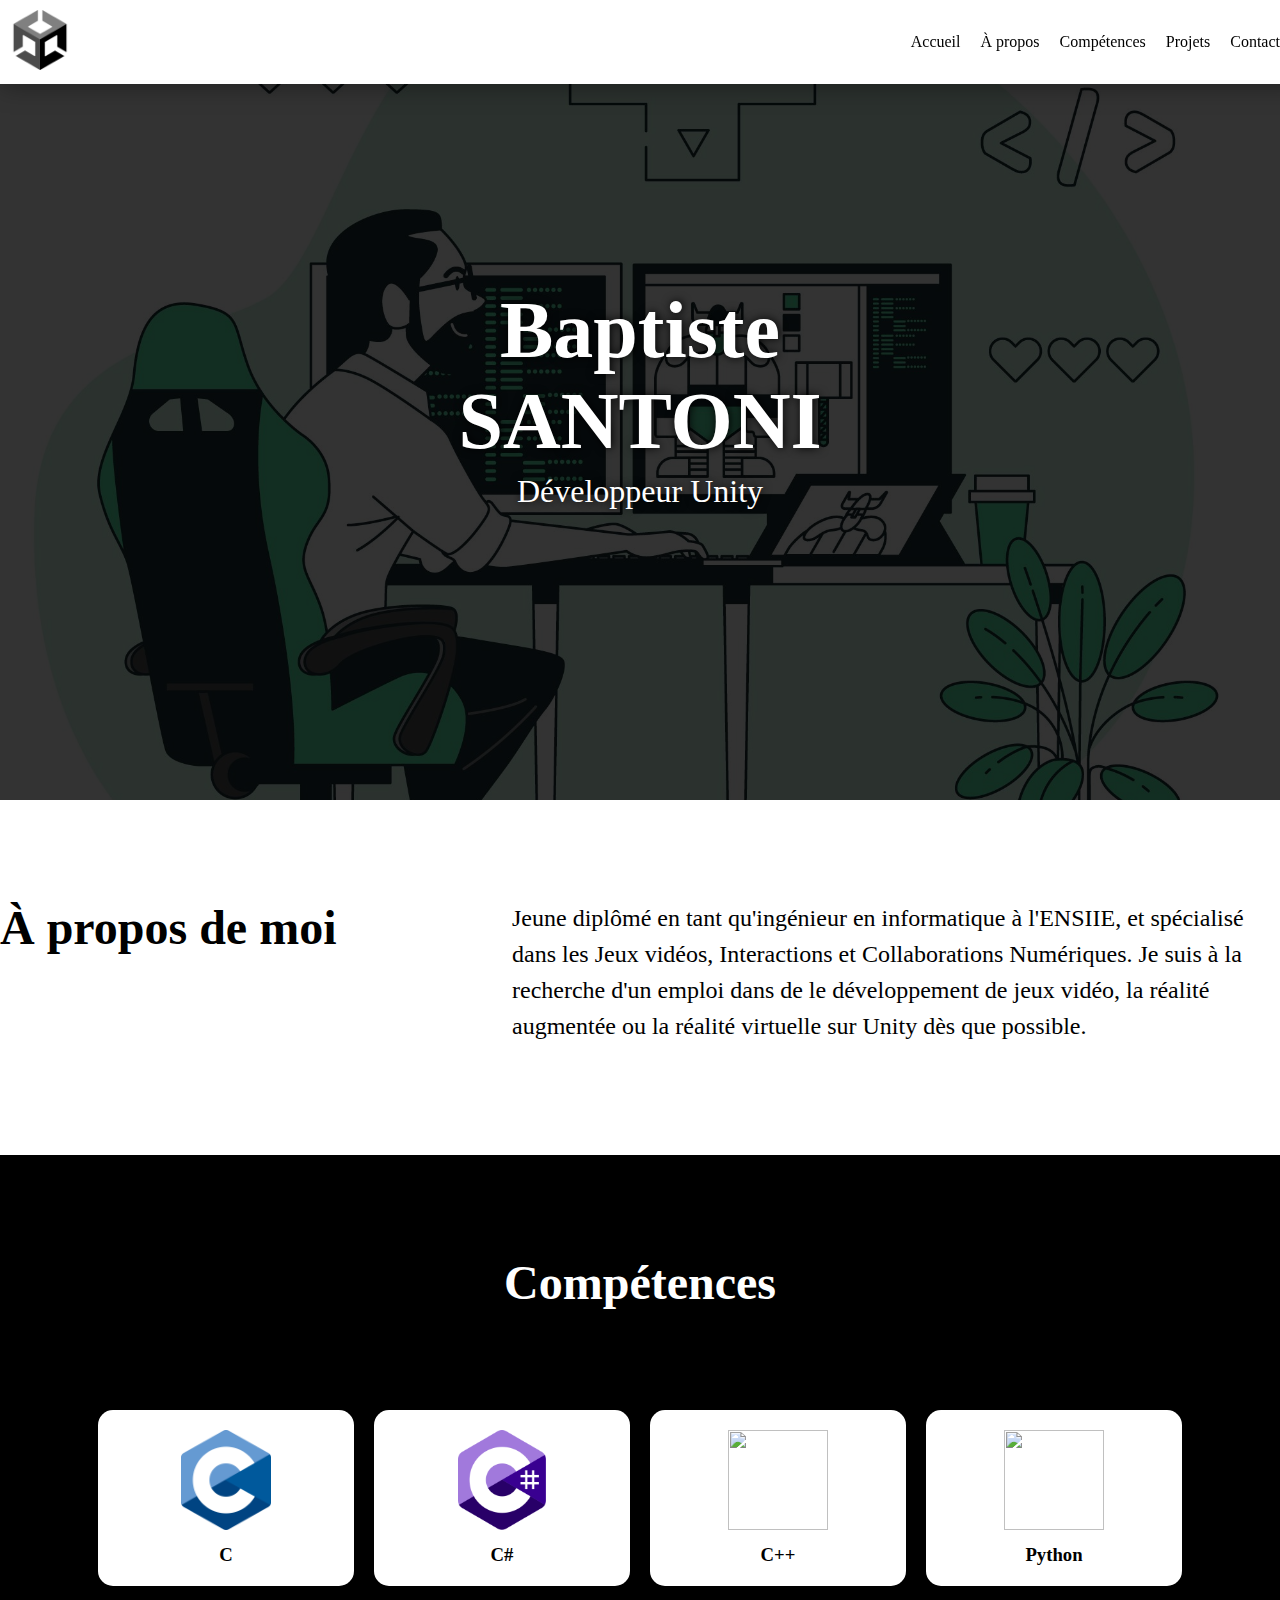
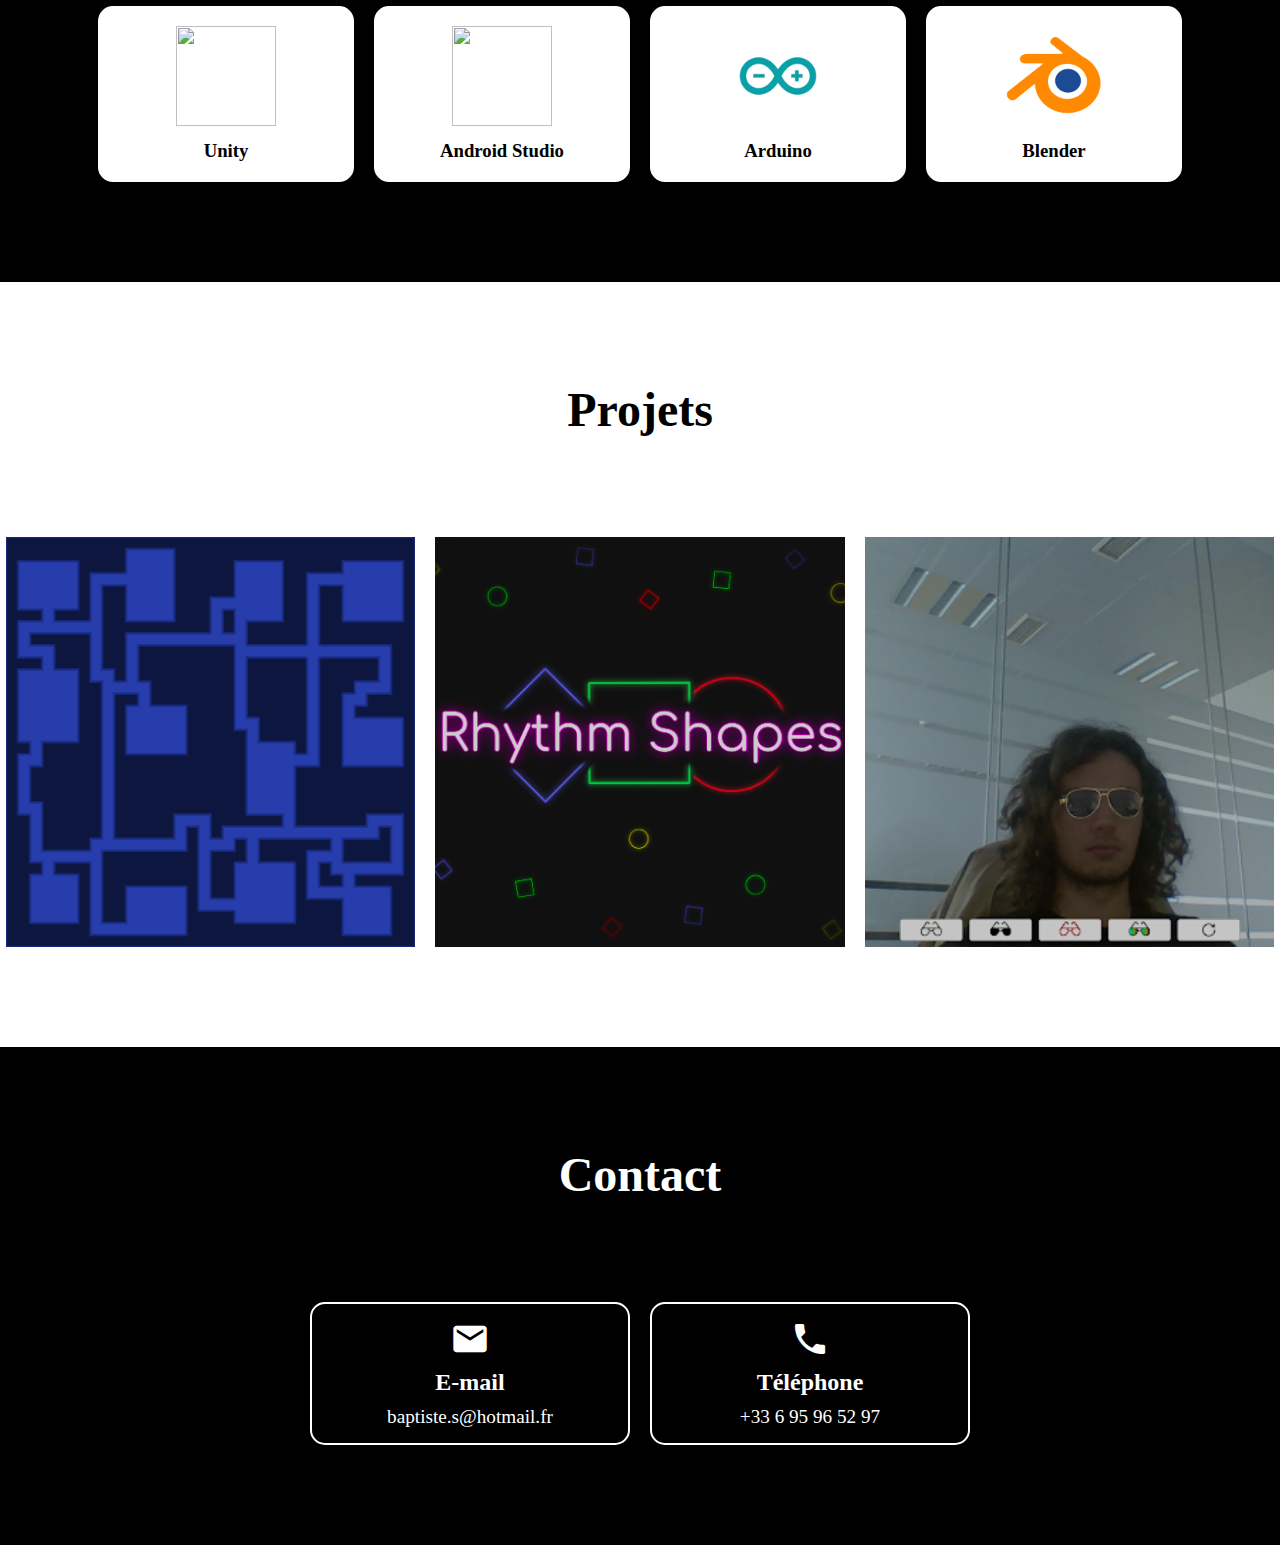
==== index.html @ 4540a6ff "main page" ====
<!DOCTYPE html>
<html lang="en">
    <head>
        <meta charset="UTF-8">
        <meta name="viewport" content="width=device-width, initial-scale=1">
        <meta type="description" content="Portfolio Jeu Vidéo">
        <title>SANTONI BAPTISTE Portfolio</title>
        <link href="https://fonts.googleapis.com/icon?family=Material+Icons" rel="stylesheet">
        <link rel="stylesheet" href="styles/styles.css">
    </head>

    <body>
        <header>
            <div class="boxed">
                <div class="flex align-center space-between">
                    <button onclick="openMenu()" class="header-menu-mobile">
                        <span class="material-icons">
                            menu
                        </span>
                    </button>
                    <a href="" class ="header-logo">
                        <img src="img/Unity.png">
                    </a>
                    <ul class = "header-menu">
                        <li><a href =""> Accueil </a></li>
                        <li><a href ="#Apropos"> À propos </a></li>
                        <li><a href ="#Competences"> Compétences </a></li>
                        <li><a href ="#Projets"> Projets </a></li>
                        <li><a href ="#Contact"> Contact </a></li>
                    </ul>
                </div>
            </div>
        </header>

        <div class="slider">
            <img src="img/gamedev.jpg" class="slider-background">
            <div class="slider-content">
                <h1>Baptiste SANTONI</h1>
                <p>Développeur Unity</p>
            </div>
        </div>

        <div class="section" id="Apropos">
            <div class="boxed">
                <div class="flex toColumn mCenter">
                    <div class="w40 wm100">
                        <h2>À propos de moi</h2>
                    </div>
                    <div class="w60 wm100">
                        <p>
                            Jeune diplômé en tant qu'ingénieur en informatique à l'ENSIIE, et spécialisé dans les Jeux vidéos, Interactions et Collaborations Numériques.
                            Je suis à la recherche d'un emploi dans de le développement de jeux vidéo, la réalité augmentée ou la réalité virtuelle sur Unity dès que possible.
                        </p>
                    </div>
                </div>
            </div>
        </div>

        <div class="section dark" id="Competences">
            <div class="boxed text-center">
                <h2>Compétences</h2>
                <div class="flex element-center gap20 wrap">
                    <div class="w20 wm40 skill">
                        <img src="img/C.png">
                        <h3>C</h3>
                    </div>
                    <div class="w20 wm40 skill">
                        <img src="img/C_Sharp.png">
                        <h3>C#</h3>
                    </div>
                    <div class="w20 wm40 skill">
                        <img src="img/c++.png">
                        <h3>C++</h3>
                    </div>
                    <div class="w20 wm40 skill">
                        <img src="img/Python.png">
                        <h3>Python</h3>
                    </div>
                    <div class="w20 wm40 skill">
                        <img src="img/unity.png">
                        <h3>Unity</h3>
                    </div>
                    <div class="w20 wm40 skill">
                        <img src="img/Android.png">
                        <h3>Android Studio</h3>
                    </div>
                    <div class="w20 wm40 skill">
                        <img src="img/Arduino.png">
                        <h3>Arduino</h3>
                    </div>
                    <div class="w20 wm40 skill">
                        <img src="img/Blender.png">
                        <h3>Blender</h3>
                    </div>
                </div>
            </div>
        </div>

        <div class="section" id="Projets">
            <div class="boxed text-center">
                <h2>Projets</h2>
                <div class="flex gap20 wrap element-center">
                    <div class="w32 wm75 projet">
                        <a href="/">
                            <img src="img/MysteryDungeon.png">
                            <h3>Mystery Dungeon</h3>
                        </a>
                    </div>
                    <div class="w32 wm75 projet">
                        <a href="/">
                            <img src="img/RhythmShapes.png">
                        </a>
                    </div>
                    <div class="w32 wm75 projet">
                        <a href="/">
                            <img src="img/VTO.png">
                            <h3>Virtual Try-On</h3>
                        </a>
                    </div>
                </div>
            </div>
        </div>

        <div class="section dark" id="Contact">
            <div class="boxed text-center">
                <h2>Contact</h2>
                <div class="flex element-center gap20 toColumn">
                    <div class="w25 wm100 contact">
                        <span class="material-icons"> mail </span>
                        <span class="label">E-mail</span>
                        <span class="value">baptiste.s@hotmail.fr</span>
                    </div>
                    <div class="w25 wm100 contact">
                        <span class="material-icons"> call </span>
                        <span class="label">Téléphone</span>
                        <span class="value">+33 6 95 96 52 97</span>
                    </div>
                </div>
            </div>
        </div>
        
    </body>
    <script src="js/app.js"></script>
</html>
---- styles/styles.css ----
@import url('https://fonts.googleapis.com/css2?family=Pavanam&display=swap');

.pavanam-regular {
    font-family: "Pavanam", sans-serif;
    font-weight: 400;
    font-style: normal;
}
  
*{
    margin:0;
    padding:0;
}

.slider{
    width:100%;
    height:80vh;
    aspect-ratio: 16/9;
    position:relative;
    padding-top: 80px;
}

.slider-background{
    width:100%;
    height:100%;
    object-fit: cover;
    filter:brightness(20%)
}

.slider-content{
    position: absolute;
    top:50%;
    left:50%;
    transform:translate(-50%, -50%);
    text-align: center;
}

h1{
    color:rgb(255, 255, 255);
    font-size: 5rem;
    text-shadow: black 1px 0 10px;
}

h2 {
    font-size: 3rem;
    margin-bottom:100px;
}

p {
    font-size: 1.5rem;
    line-height: 1.5em;
}

.slider-content p{
    color:white;
    font-size:2rem;
    font-weight:300;
    text-shadow: black 1px 0 10px;
}

.section {
    padding: 100px 0;
}

.dark {
    background:black;
    color:white;
}

.boxed {
    max-width: 1280px;
    margin-inline:auto;
}

.text-center{
    text-align:center;
}

.element-center{
    justify-content: center;
}

.flex {
    display:flex;
}

.wrap {
    flex-wrap: wrap;
}

.w20{
    width:20%;
}

.w25{
    width:25%;
}

.w32{
    width:32%;
}

.w40{
    width:40%;
}

.w60{
    width:60%;
}

.space-between{
    justify-content: space-between;
}

.gap5{
    gap: 5px;
}

.gap20{
    gap: 20px;
}

.skill{
    background-color: #ffffff;
    border-radius:15px;
    padding:20px;
    box-sizing:border-box;
}

.skill img{
    width:100px;
    height:100px;
    aspect-ratio: 1/1;
    object-fit: contain;
}

.skill h3{
    color:rgb(0, 0, 0);
    margin-top:10px;
}

.projet{
    height:auto;
    aspect-ratio: 1/1;
    position:relative;
}

.projet h3{
    position: absolute;
    top:50%;
    left:50%;
    transform:translate(-50%, -50%);
    font-size:2rem;
    width:max-content;
    opacity:0;
    transition:.4s ease;
}

.projet a{
    display: block;
    width: 100%;
    height: 100%;
    text-decoration: none;
    color:white;
}

.projet img{
    width: 100%;
    height: 100%;
    object-fit: cover;
    filter:brightness(80%)
}

.projet:hover img{
    filter:brightness(100%)
}

.projet:hover h3{
    opacity: 1;
}

.contact {
    border:2px solid white;
    border-radius: 15px;
    padding: 15px;
    box-sizing: border-box;
}

.material-icons {
    display:block;
    font-size:40px;
}

.label {
    display:block;
    font-weight:700;
    margin: 10px 0;
    font-size:1.5rem;
}

.value {
    display:block;
    font-size:1.2rem;
}

header{
    position: fixed;
    top:0;
    left:0;
    width:100%;
    background-color: white;
    z-index: 99;
    padding-block:10px;
    padding-left: 10px;
    padding-right: 10px;
    box-shadow: 1px 1px 25px rgba(0,0,0,0.4);
}

.header-logo img{
    width:60px;
}

.align-center{
    align-items: center;
}

.header-menu{
    display:flex;
    align-items:center;
    list-style:none;
}

.header-menu li a{
    text-decoration: none;
    color:black;
    padding:10px;
    display:block;
    box-sizing: border-box;
    transition: .2s ease;
    border-radius: 5px;
}

.header-menu li a:hover {
    background-color: gainsboro
}

.header-menu-mobile{
    display:none;
}

@media(max-width:810px){
    header {
        height: 50px;
    }

    .header-logo {
        position: absolute;
        top:50%;
        left:50%;
        transform:translate(-50%, -50%);
        z-index:99;
    }

    .header-menu {
        position: fixed;
        top:0;
        left:0;
        width: 100%;
        height: 100vh;
        background-color: white;
        flex-direction: column;
        align-items: center;
        justify-content: center;
        gap: 30px;
        display: none;
    }

    .header-menu-mobile{
        display:block;
        border:0px;
        background-color: white;
        position: absolute;
        top:50%;
        left:5%;
        transform:translateY(-50%);
        z-index:99;
    }

    .header-menu-mobile-exit{
        display:block;
        border:0px;
        background-color: white;
        position: absolute;
        top:50%;
        right:5%;
        transform:translateY(-50%);
        display: none;
    }

    .active{
        display:flex;
    }

    .slider{
        height: 50vh;
        padding-top: 70px;
    }

    .slider-content{
        width: 90%;
    }

    .slider-content p{
        margin-top: 20px;
        font-size: 1.5rem;
        text-wrap: balance;
    }

    h1 {
        font-size: 2rem;
    }

    h2 {
        font-size: 1.75rem;
        margin-bottom: 30px;
    }

    p {
        font-size: 1rem;
        text-wrap: balance;
    }

    .toColumn {
        flex-direction: column;
    }

    .mCenter{
        justify-content: center;
        text-align: center;
        align-items: center;
    }

    .wm40 {
        width: 40% !important;
    }

    .wm75 {
        width: 75% !important;
    }
    .wm100 {
        width: 100% !important;
    }

    

    .section{
        padding: 50px 0;
    }
    
    .boxed{
        max-width: 90%;
    }

    .skill{
        background-color: #ffffff;
        border-radius:15px;
        padding:10px;
        box-sizing:border-box;
    }

    .skill img{
        width:50px;
        height:50px;
        aspect-ratio: 1/1;
        object-fit: contain;
    }

    .skill h3{
        color:rgb(0, 0, 0);
        margin-top:5px;
        font-size: 1rem;
    }

}
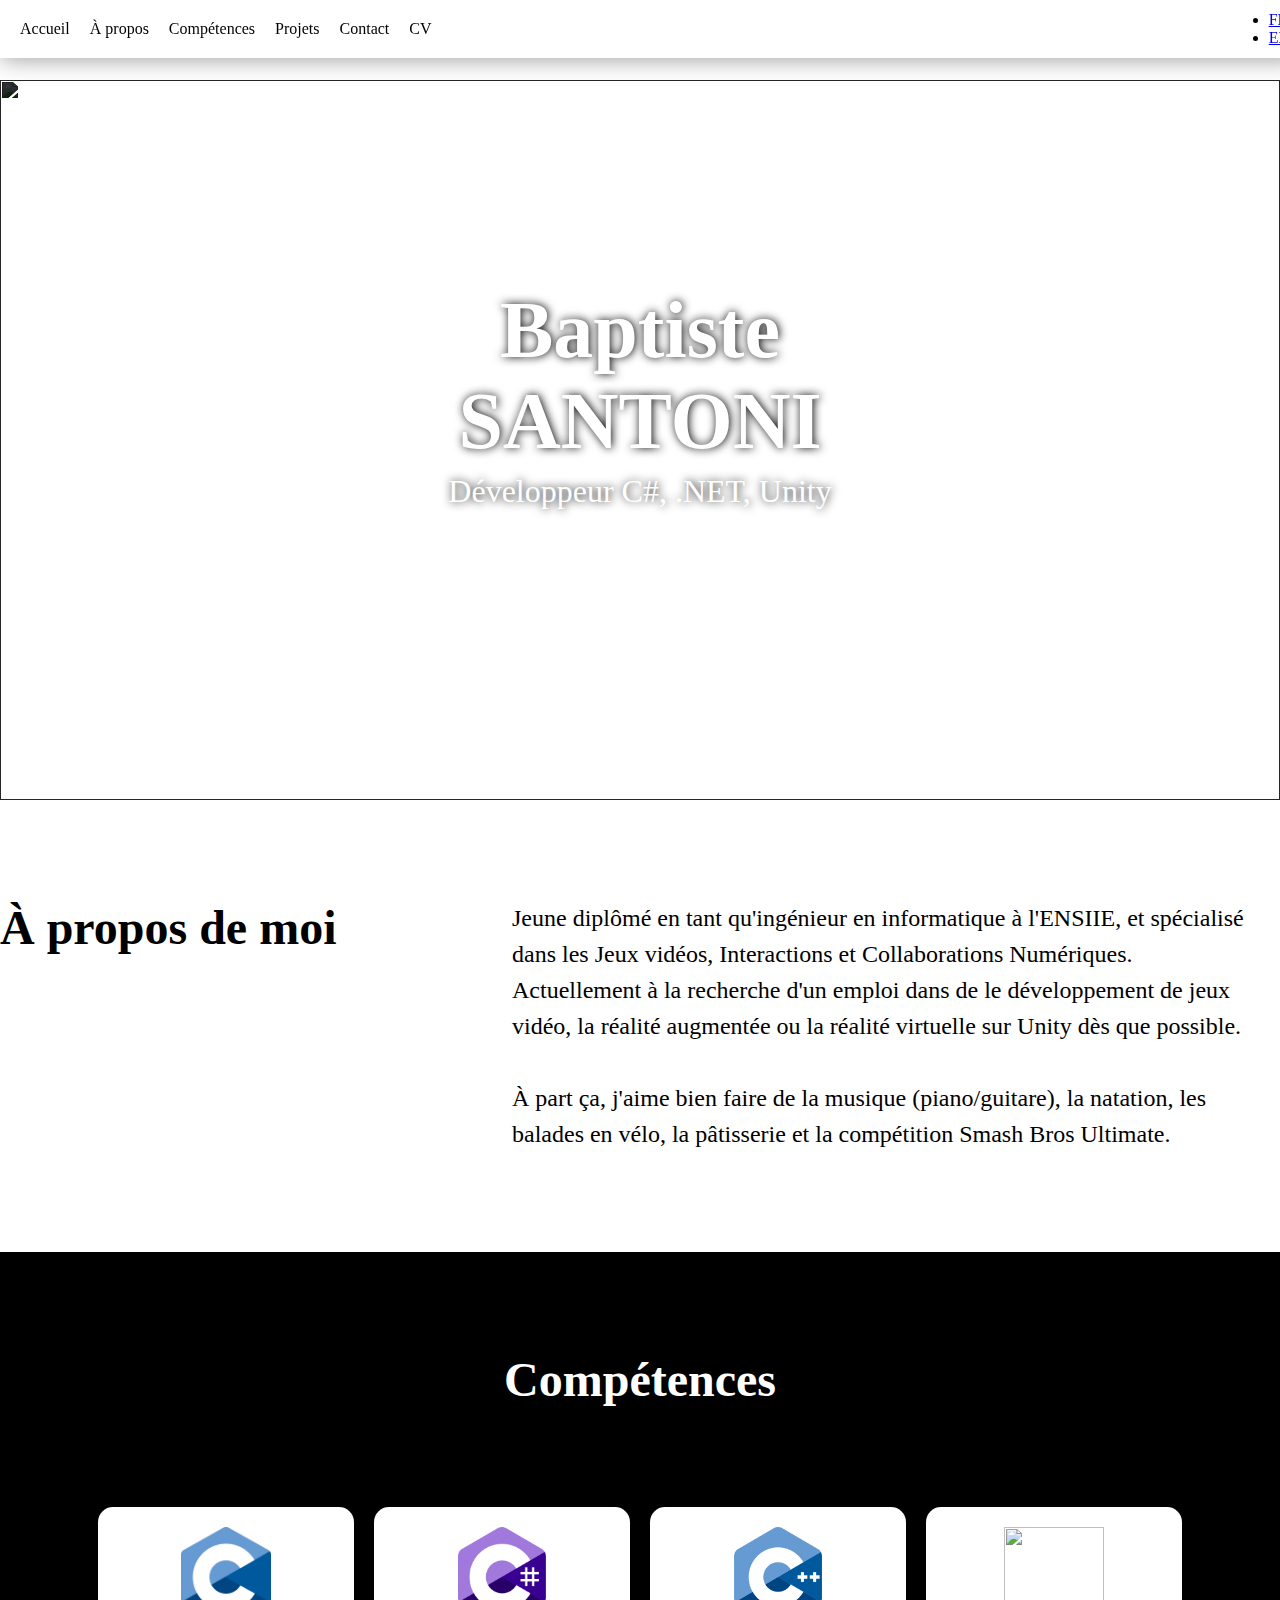
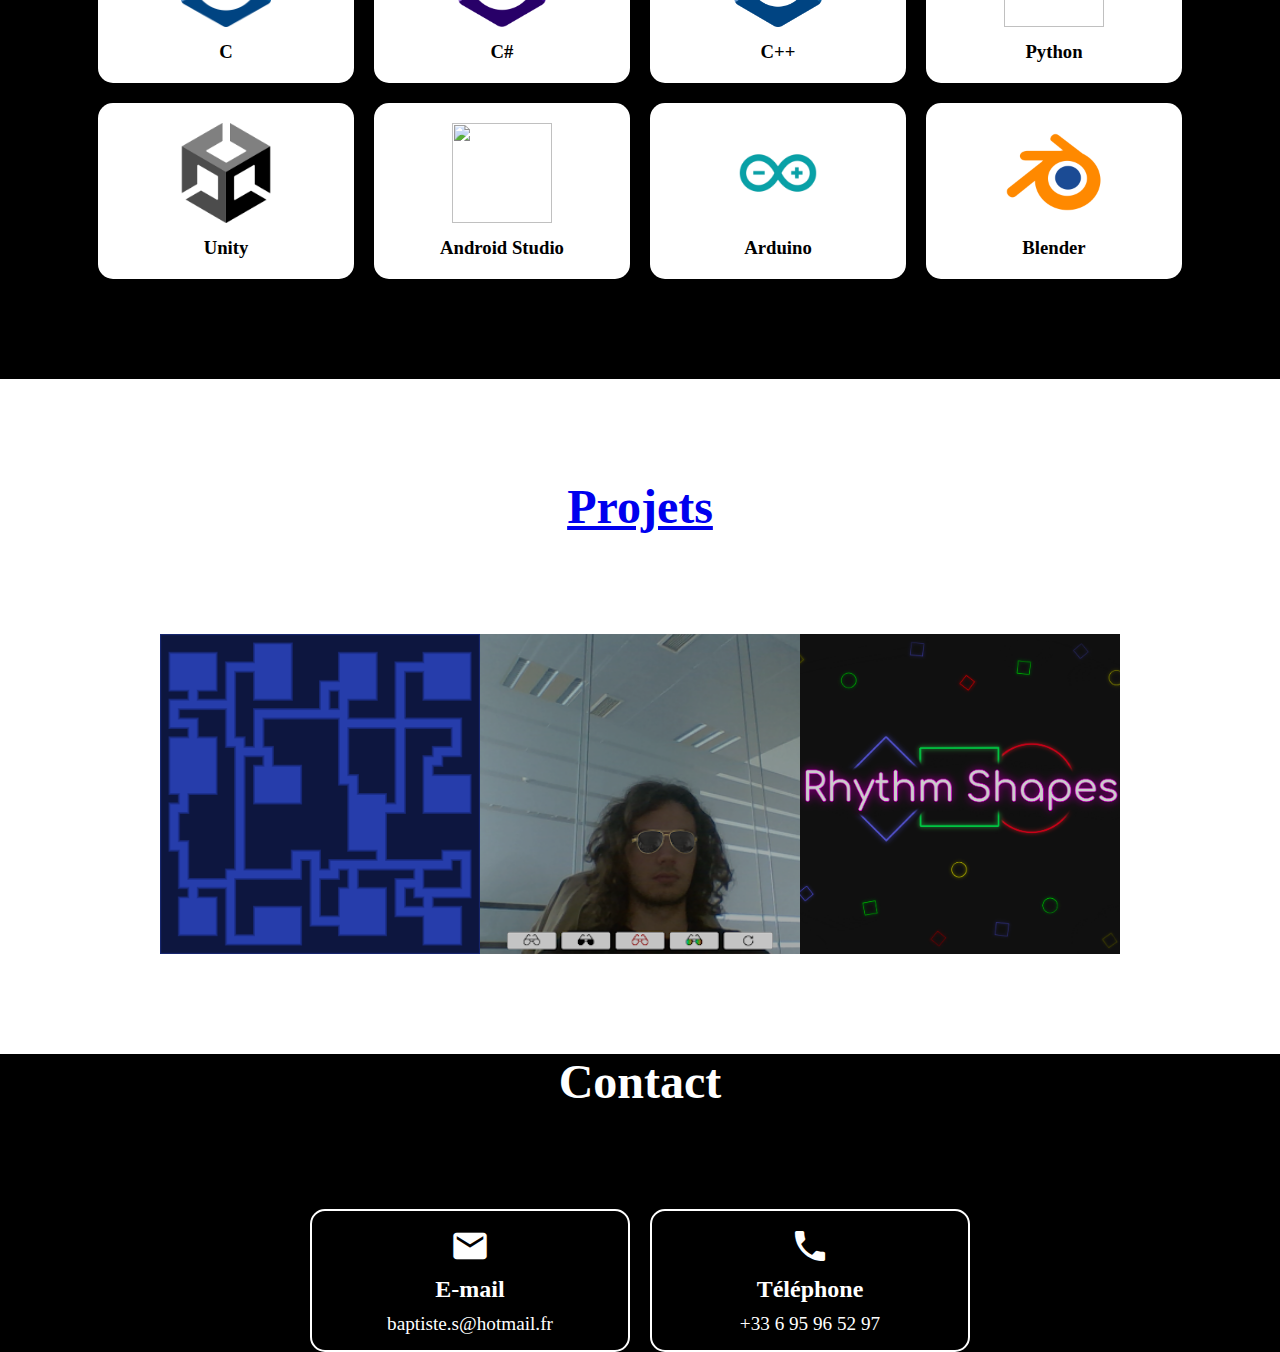
==== commit b7c5e839: "Update en tête" ====
--- a/index.html
+++ b/index.html
@@ -18,25 +18,28 @@
                             menu
                         </span>
                     </button>
-                    <a href="" class ="header-logo">
-                        <img src="img/Unity.png">
-                    </a>
+
                     <ul class = "header-menu">
                         <li><a href =""> Accueil </a></li>
                         <li><a href ="#Apropos"> À propos </a></li>
                         <li><a href ="#Competences"> Compétences </a></li>
                         <li><a href ="#Projets"> Projets </a></li>
                         <li><a href ="#Contact"> Contact </a></li>
+                        <li><a href ="docs/CV_Baptiste_Santoni.pdf" target="blank"> CV </a></li>
                     </ul>
-                </div>
+                    <div></div>
+                    <ul class="language">
+                        <li class="currentlangFR"><a href="index.html"> FR </a></li>
+                        <li class="otherlangEN"><a href="index_en.html"> EN </a></li>
+                    </ul>
             </div>
         </header>
 
         <div class="slider">
-            <img src="img/gamedev.jpg" class="slider-background">
+            <img src="img/Gamedev.jpg" class="slider-background">
             <div class="slider-content">
                 <h1>Baptiste SANTONI</h1>
-                <p>Développeur Unity</p>
+                <p>Développeur C#, .NET, Unity </p>
             </div>
         </div>
 
@@ -48,9 +51,10 @@
                     </div>
                     <div class="w60 wm100">
                         <p>
-                            Jeune diplômé en tant qu'ingénieur en informatique à l'ENSIIE, et spécialisé dans les Jeux vidéos, Interactions et Collaborations Numériques.
-                            Je suis à la recherche d'un emploi dans de le développement de jeux vidéo, la réalité augmentée ou la réalité virtuelle sur Unity dès que possible.
-                        </p>
+                            Jeune diplômé en tant qu'ingénieur en informatique à l'ENSIIE, et spécialisé dans les Jeux vidéos, Interactions et Collaborations Numériques. </br>
+                            Actuellement à la recherche d'un emploi dans de le développement de jeux vidéo, la réalité augmentée ou la réalité virtuelle sur Unity dès que possible. </br></br>
+                            À part ça, j'aime bien faire de la musique (piano/guitare), la natation, les balades en vélo, la pâtisserie et la compétition Smash Bros Ultimate.
+                    </p>
                     </div>
                 </div>
             </div>
@@ -69,7 +73,7 @@
                         <h3>C#</h3>
                     </div>
                     <div class="w20 wm40 skill">
-                        <img src="img/c++.png">
+                        <img src="img/C++.png">
                         <h3>C++</h3>
                     </div>
                     <div class="w20 wm40 skill">
@@ -77,7 +81,7 @@
                         <h3>Python</h3>
                     </div>
                     <div class="w20 wm40 skill">
-                        <img src="img/unity.png">
+                        <img src="img/Unity.png">
                         <h3>Unity</h3>
                     </div>
                     <div class="w20 wm40 skill">
@@ -98,30 +102,30 @@
 
         <div class="section" id="Projets">
             <div class="boxed text-center">
-                <h2>Projets</h2>
-                <div class="flex gap20 wrap element-center">
-                    <div class="w32 wm75 projet">
-                        <a href="/">
+                <h2><a href="projets.html">Projets</a></h2>
+                <div class="flex gap40 wrap element-center">
+                    <div class="w25 wm75 projet">
+                        <a href="projets.html#MysteryDungeon">
                             <img src="img/MysteryDungeon.png">
                             <h3>Mystery Dungeon</h3>
                         </a>
                     </div>
-                    <div class="w32 wm75 projet">
-                        <a href="/">
-                            <img src="img/RhythmShapes.png">
+                    <div class="w25 wm75 projet">
+                        <a href="projets.html#VTO">
+                            <img src="img/VTO.png">
+                            <h3>Virtual Try-On</h3>
                         </a>
                     </div>
-                    <div class="w32 wm75 projet">
-                        <a href="/">
-                            <img src="img/VTO.png">
-                            <h3>Virtual Try-On</h3>
+                    <div class="w25 wm75 projet">
+                        <a href="projets.html#RhythmShapes">
+                            <img src="img/RhythmShapes.png">
                         </a>
                     </div>
                 </div>
             </div>
         </div>
 
-        <div class="section dark" id="Contact">
+        <div class="end-section dark" id="Contact">
             <div class="boxed text-center">
                 <h2>Contact</h2>
                 <div class="flex element-center gap20 toColumn">
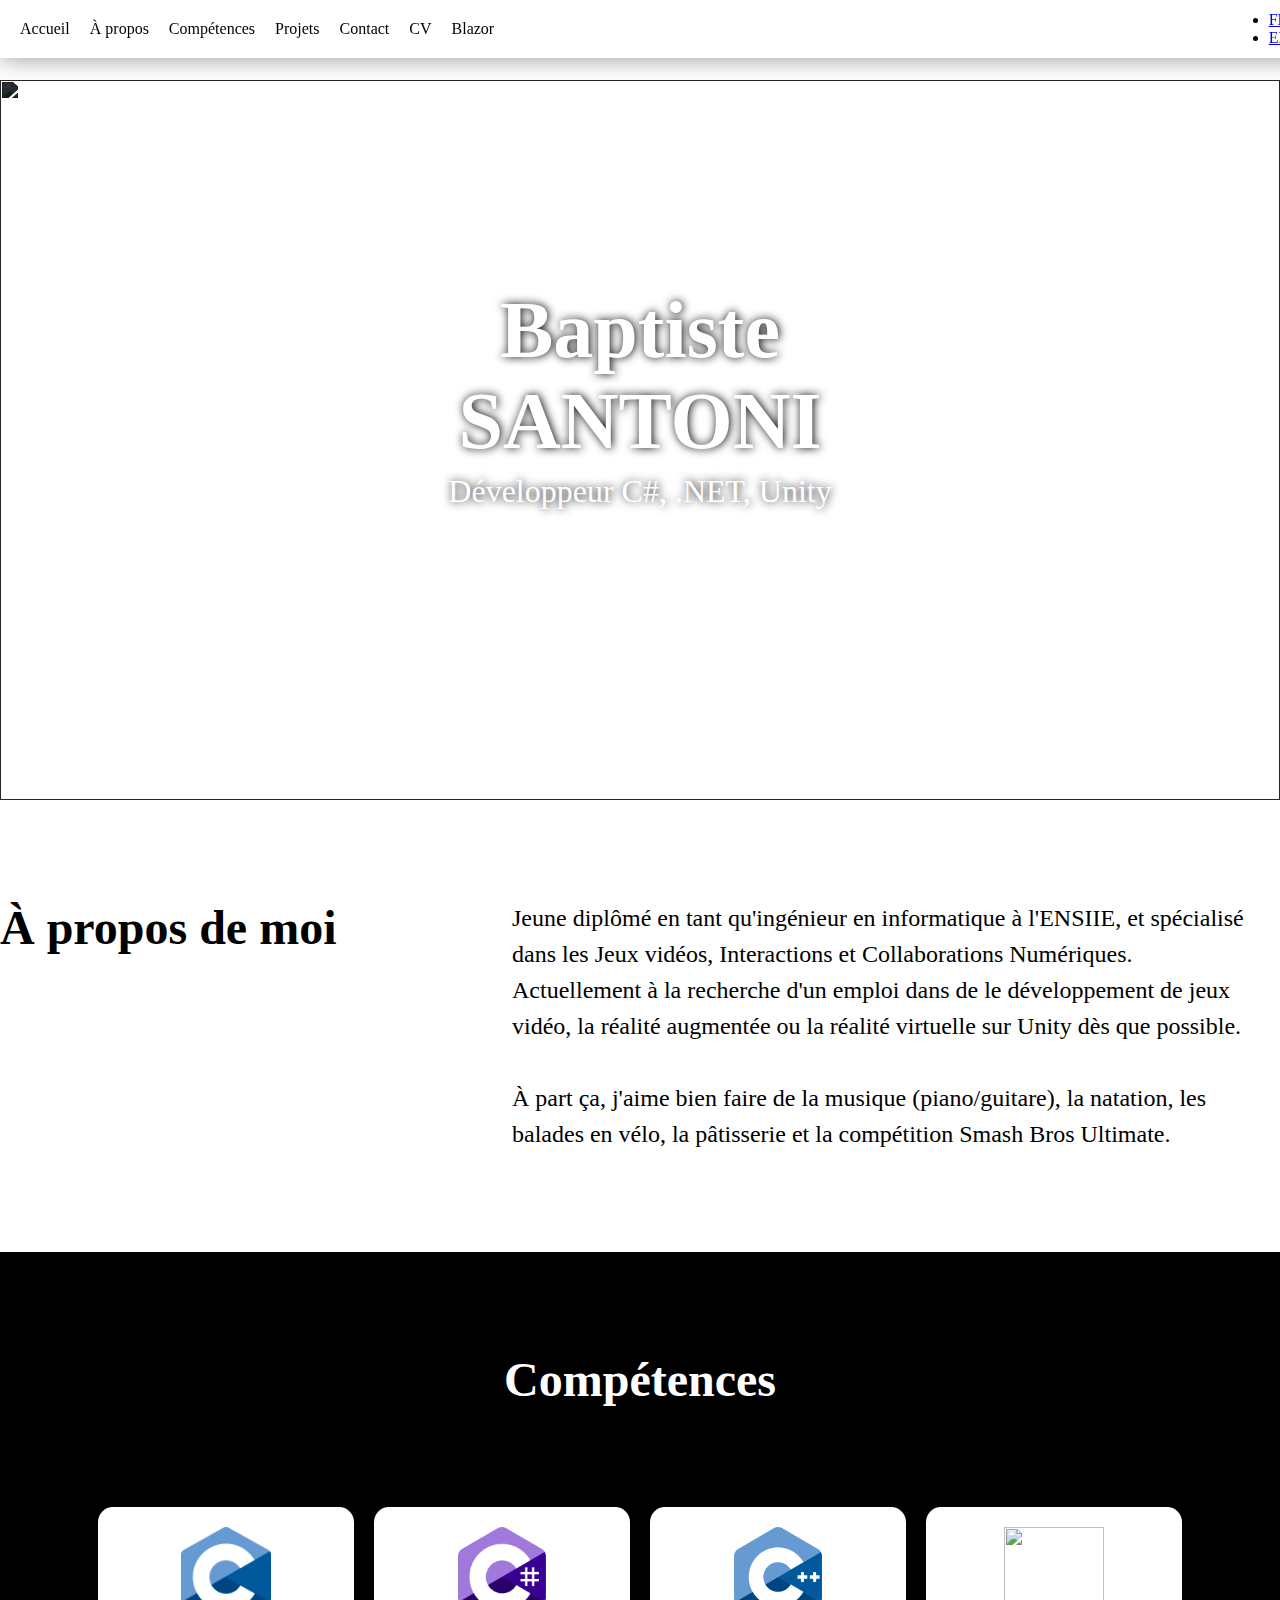
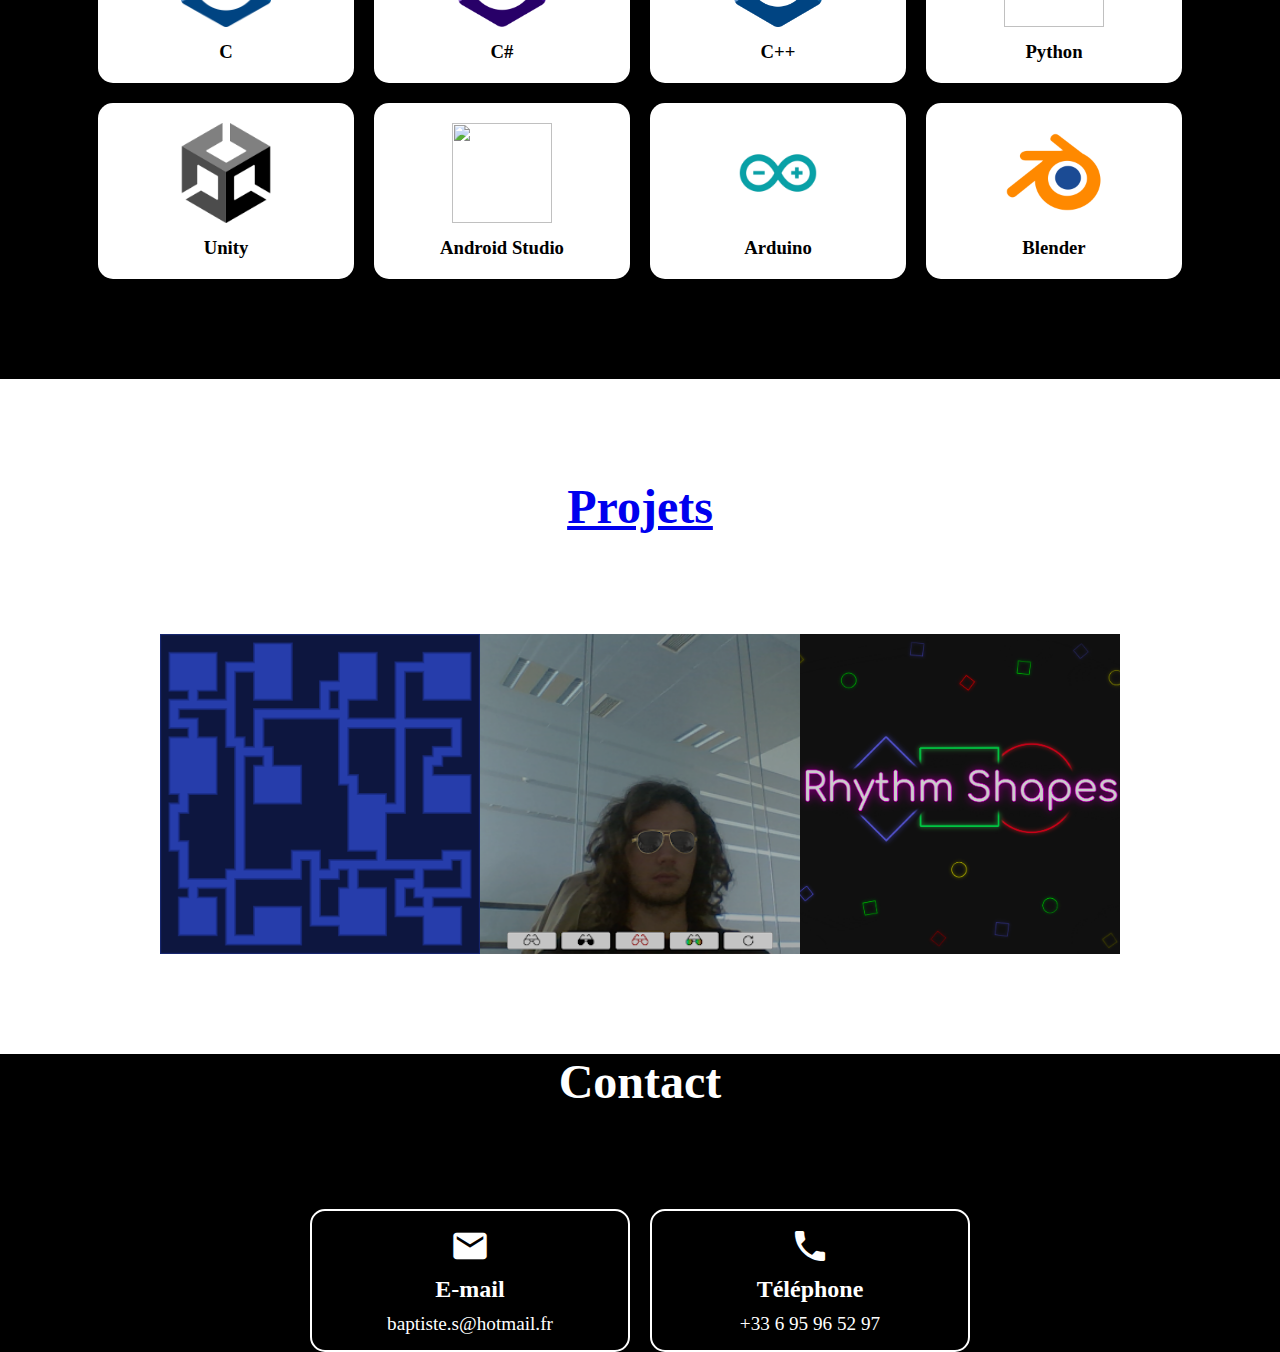
==== commit 857558ab: "test" ====
--- a/index.html
+++ b/index.html
@@ -26,6 +26,7 @@
                         <li><a href ="#Projets"> Projets </a></li>
                         <li><a href ="#Contact"> Contact </a></li>
                         <li><a href ="docs/CV_Baptiste_Santoni.pdf" target="blank"> CV </a></li>
+                        <li><a href ="WASMStatic"> Blazor </a></li>
                     </ul>
                     <div></div>
                     <ul class="language">
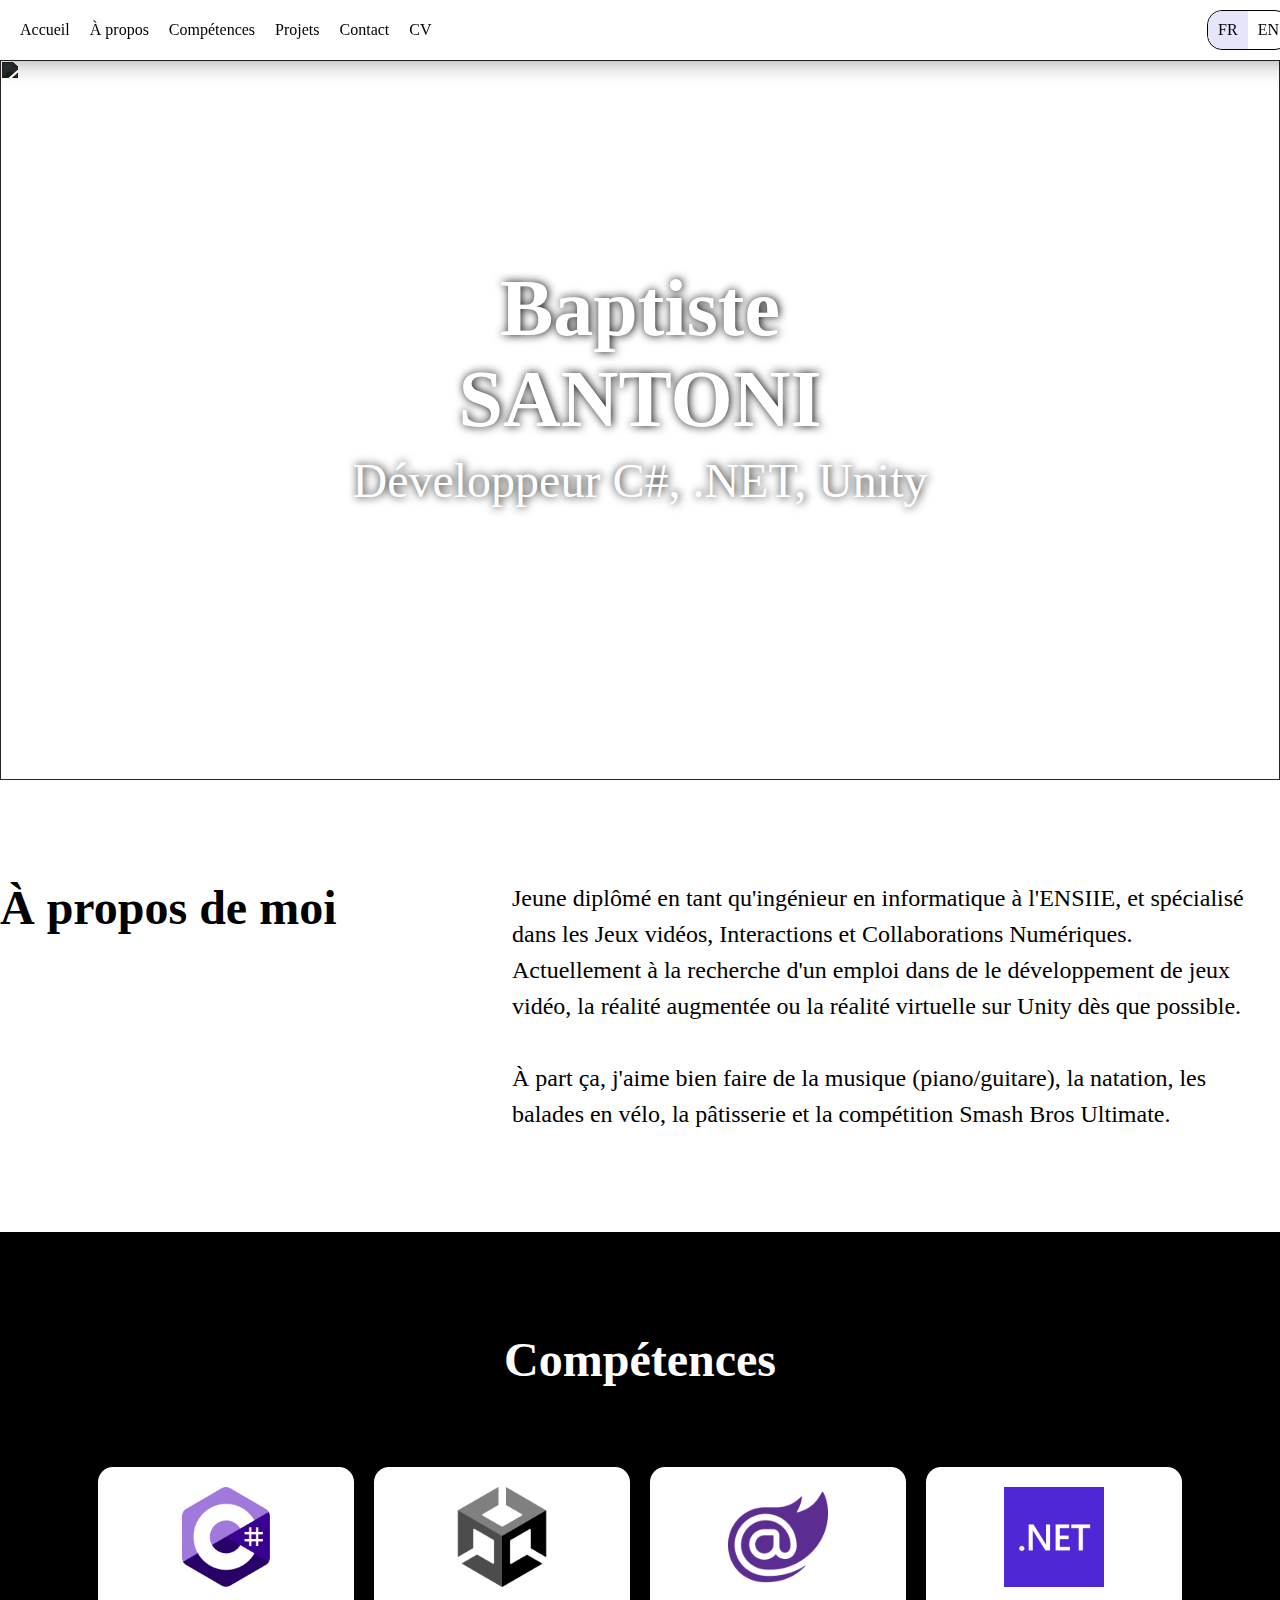
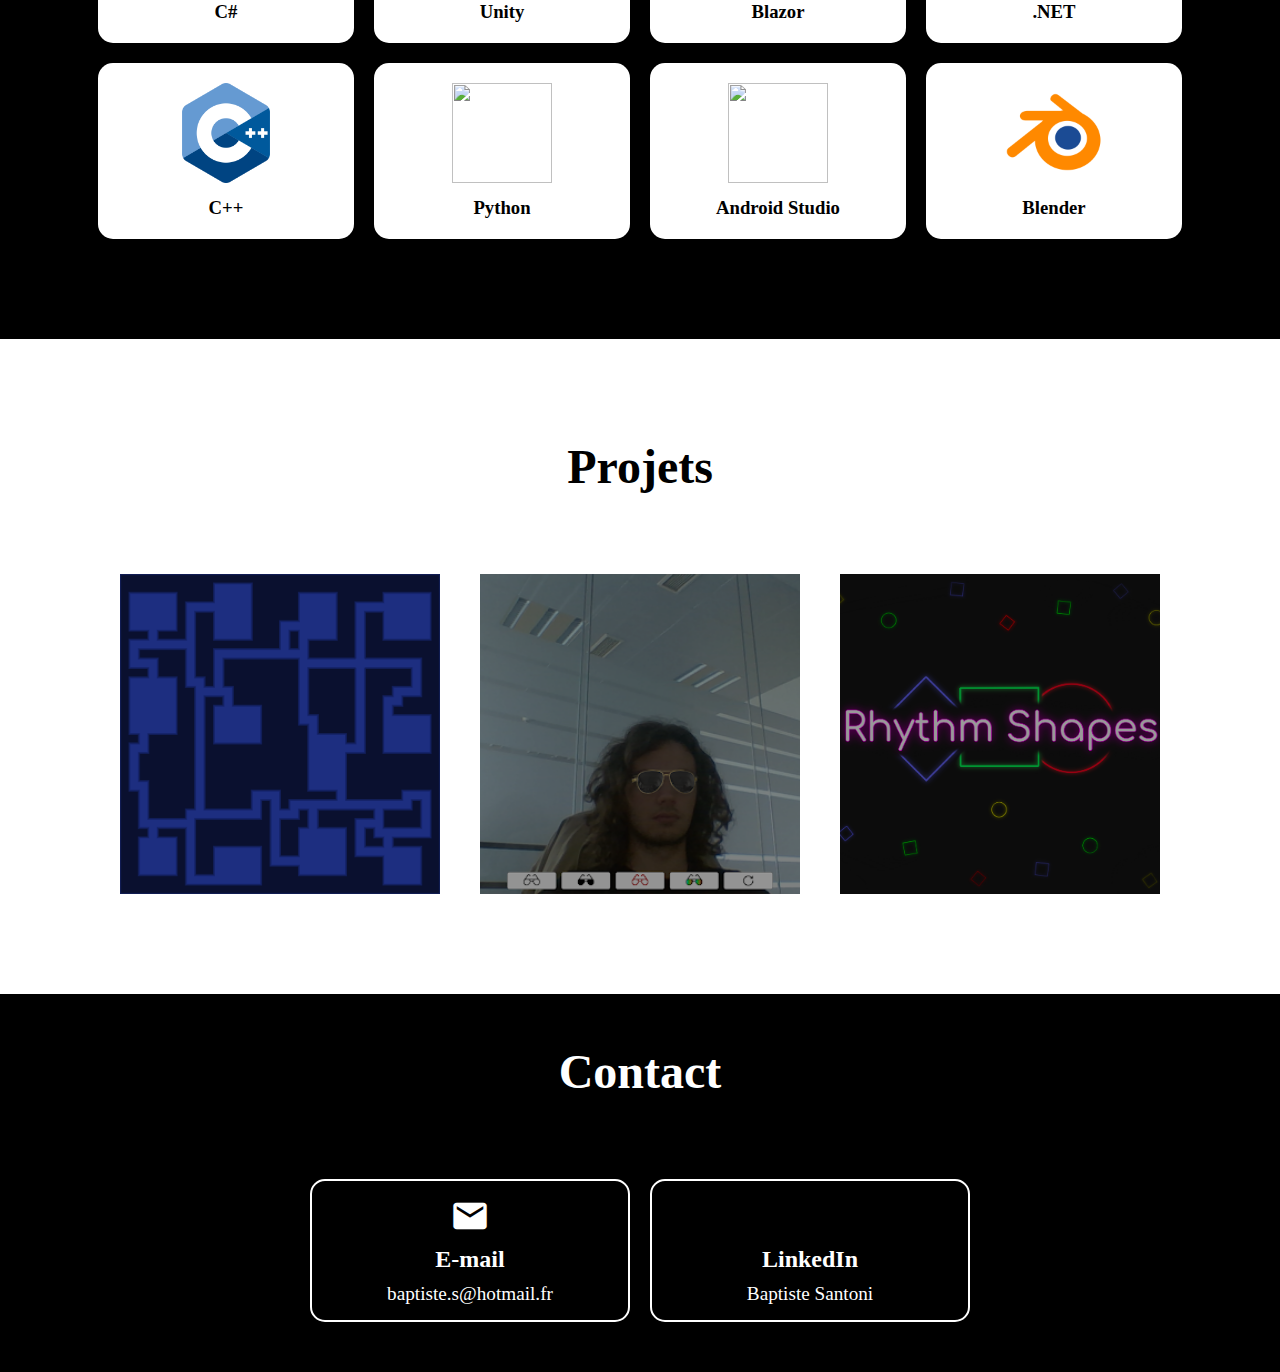
==== commit 9fe8e1d7: "Update index.html" ====
--- a/index.html
+++ b/index.html
@@ -26,7 +26,6 @@
                         <li><a href ="#Projets"> Projets </a></li>
                         <li><a href ="#Contact"> Contact </a></li>
                         <li><a href ="docs/CV_Baptiste_Santoni.pdf" target="blank"> CV </a></li>
-                        <li><a href ="WASMStatic"> Blazor </a></li>
                     </ul>
                     <div></div>
                     <ul class="language">
@@ -66,12 +65,20 @@
                 <h2>Compétences</h2>
                 <div class="flex element-center gap20 wrap">
                     <div class="w20 wm40 skill">
-                        <img src="img/C.png">
-                        <h3>C</h3>
+                        <img src="img/C_Sharp.png">
+                        <h3>C#</h3>
                     </div>
                     <div class="w20 wm40 skill">
-                        <img src="img/C_Sharp.png">
-                        <h3>C#</h3>
+                        <img src="img/Unity.png">
+                        <h3>Unity</h3>
+                    </div>
+                    <div class="w20 wm40 skill">
+                        <img src="img/Blazor.png">
+                        <h3>Blazor</h3>
+                    </div>
+                    <div class="w20 wm40 skill">
+                        <img src="img/NET.png">
+                        <h3>.NET</h3>
                     </div>
                     <div class="w20 wm40 skill">
                         <img src="img/C++.png">
@@ -82,16 +89,8 @@
                         <h3>Python</h3>
                     </div>
                     <div class="w20 wm40 skill">
-                        <img src="img/Unity.png">
-                        <h3>Unity</h3>
-                    </div>
-                    <div class="w20 wm40 skill">
                         <img src="img/Android.png">
                         <h3>Android Studio</h3>
-                    </div>
-                    <div class="w20 wm40 skill">
-                        <img src="img/Arduino.png">
-                        <h3>Arduino</h3>
                     </div>
                     <div class="w20 wm40 skill">
                         <img src="img/Blender.png">
@@ -136,9 +135,9 @@
                         <span class="value">baptiste.s@hotmail.fr</span>
                     </div>
                     <div class="w25 wm100 contact">
-                        <span class="material-icons"> call </span>
-                        <span class="label">Téléphone</span>
-                        <span class="value">+33 6 95 96 52 97</span>
+                        <span class="material-icons"> badge </span>
+                        <span class="label">LinkedIn</span>
+                        <span class="value"><a href="https://www.linkedin.com/in/baptiste-santoni-063430266/">Baptiste Santoni</a></span>
                     </div>
                 </div>
             </div>
--- a/styles/styles.css
+++ b/styles/styles.css
@@ -16,7 +16,7 @@
     height:80vh;
     aspect-ratio: 16/9;
     position:relative;
-    padding-top: 80px;
+    padding-top: 60px;
 }
 
 .slider-background{
@@ -42,7 +42,7 @@
 
 h2 {
     font-size: 3rem;
-    margin-bottom:100px;
+    margin-bottom:80px;
 }
 
 p {
@@ -50,15 +50,79 @@
     line-height: 1.5em;
 }
 
+a {
+    text-decoration: none;
+    color:black;
+}
+
 .slider-content p{
     color:white;
-    font-size:2rem;
+    font-size:3rem;
     font-weight:300;
     text-shadow: black 1px 0 10px;
 }
 
+.slider-content h4{
+    color:white;
+    font-size:1.5rem;
+    font-weight:300;
+    text-shadow: black 1px 0 10px;
+}
+
+.language {
+    display:flex;
+    align-items:center;
+    list-style:none;
+    border: 1px solid black;
+    border-radius: 15px;
+}
+
+.language li a{
+    text-decoration: none;
+    color:black;
+    padding:10px;
+    display:block;
+    box-sizing: border-box;
+    transition: .2s ease;
+    border-radius: 5px;
+}
+
+.currentlangFR {
+    border-radius: 15px 0px 0px 15px;
+    background-color:lavender;
+}
+
+.currentlangEN {
+    border-radius: 0px 15px 15px 0px;
+    background-color:lavender;
+}
+
+.otherlangFR a:hover {
+    border-radius: 15px 0px 0px 15px;
+    background-color:gainsboro;
+}
+
+.otherlangEN a:hover {
+    border-radius: 0px 15px 15px 0px;
+    background-color:gainsboro;
+}
+
+.end-section {
+    padding: 50px 0;
+}
+
 .section {
     padding: 100px 0;
+}
+
+.section h2 a{
+    text-decoration:none;
+    color: black;
+    border-radius: 15px;
+}
+
+.section h2 a:hover{
+    background-color: gainsboro;
 }
 
 .dark {
@@ -71,6 +135,14 @@
     margin-inline:auto;
 }
 
+.flotte {
+    float:left;
+}
+
+.flotte-right {
+    float:right;
+}
+
 .text-center{
     text-align:center;
 }
@@ -107,6 +179,10 @@
     width:60%;
 }
 
+.w100{
+    width:100%;
+}
+
 .space-between{
     justify-content: space-between;
 }
@@ -117,6 +193,10 @@
 
 .gap20{
     gap: 20px;
+}
+
+.gap40{
+    gap: 40px;
 }
 
 .skill{
@@ -167,11 +247,11 @@
     width: 100%;
     height: 100%;
     object-fit: cover;
-    filter:brightness(80%)
+    filter:brightness(60%)
 }
 
 .projet:hover img{
-    filter:brightness(100%)
+    filter:brightness(70%)
 }
 
 .projet:hover h3{
@@ -200,6 +280,10 @@
 .value {
     display:block;
     font-size:1.2rem;
+}
+
+.value a{
+    color: white;
 }
 
 header{
@@ -250,6 +334,10 @@
 @media(max-width:810px){
     header {
         height: 50px;
+    }
+
+    .language {
+        display: flex;
     }
 
     .header-logo {
